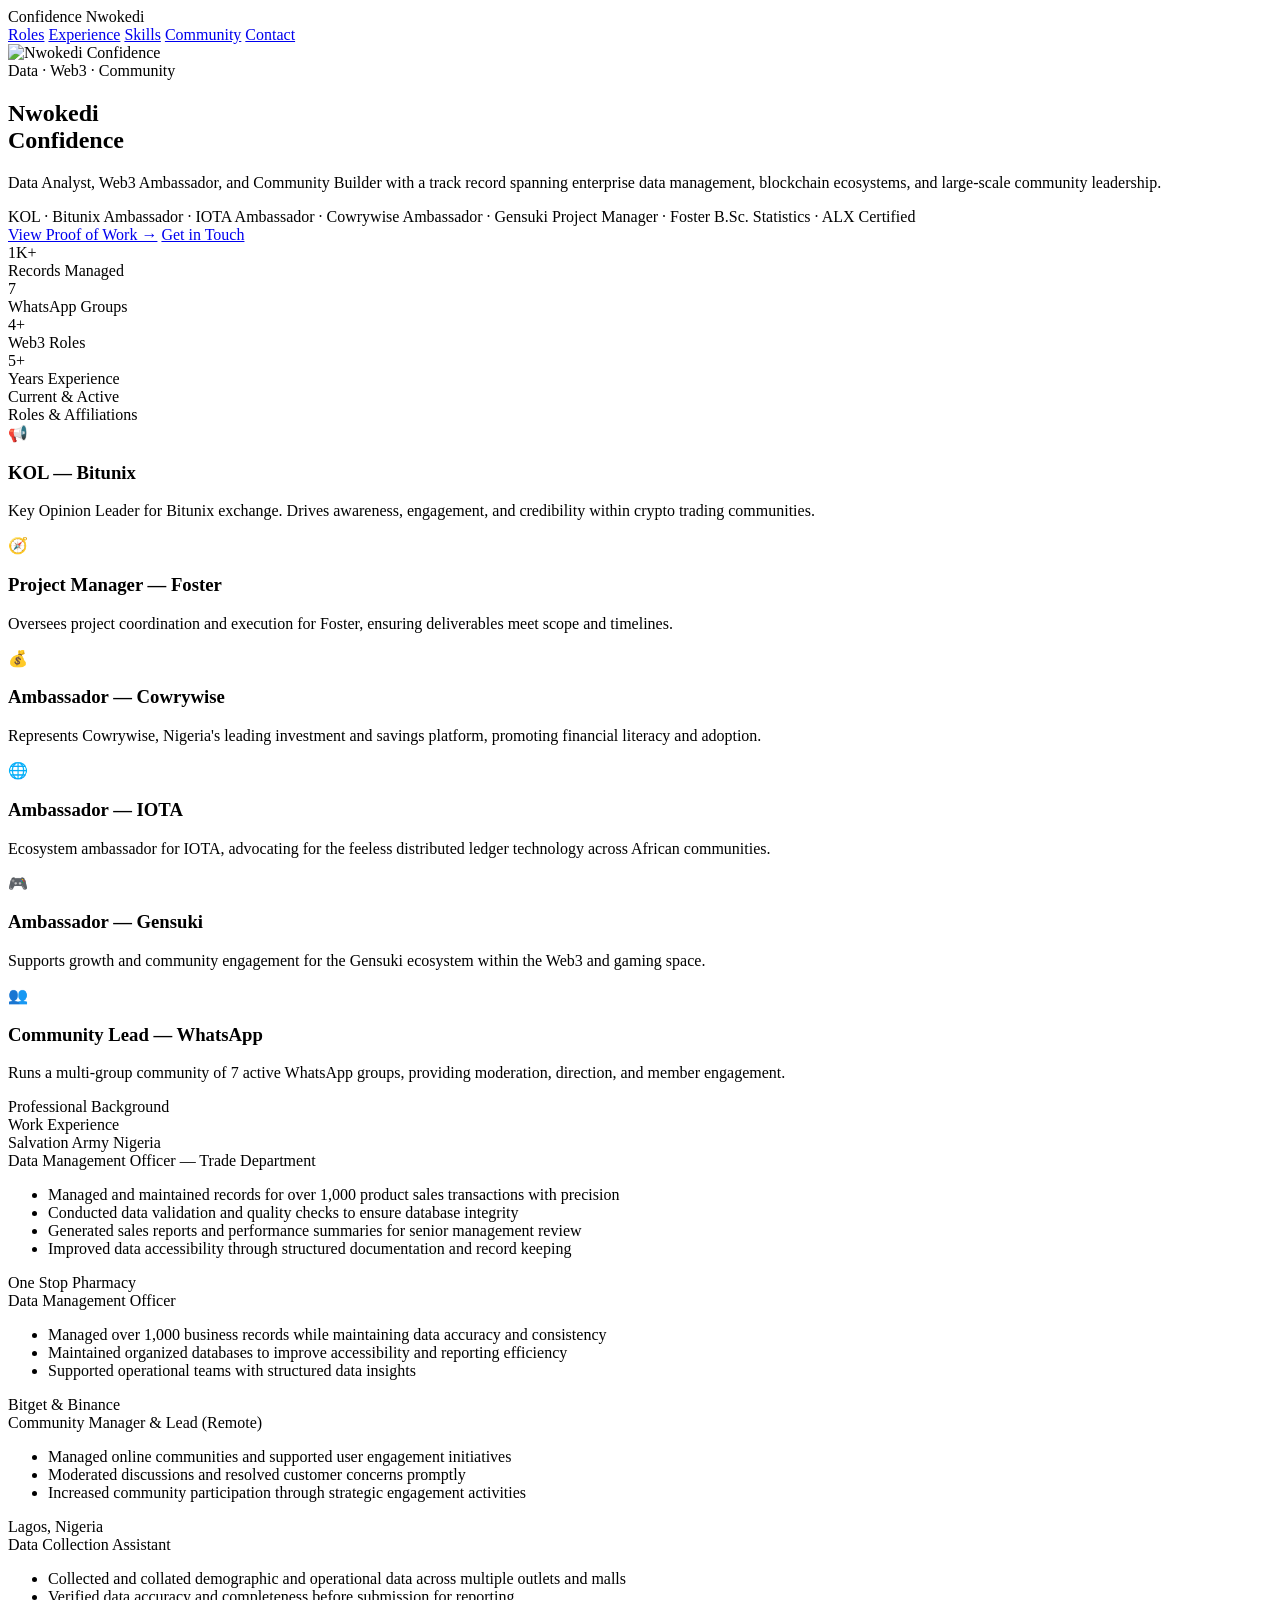
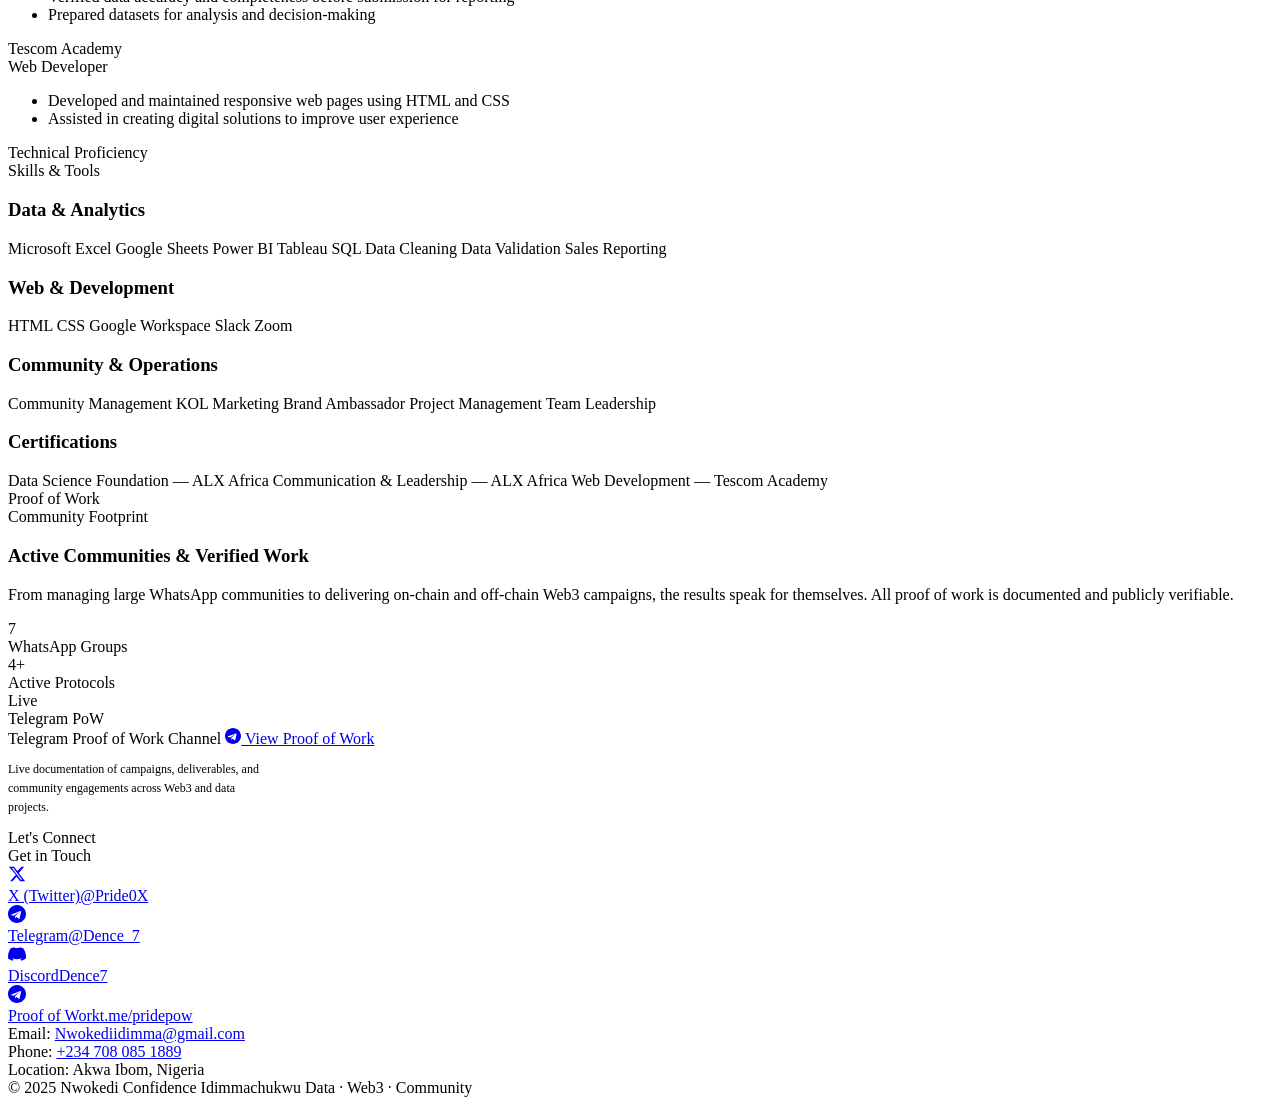
==== index.html @ b1c1345e "Create index.html Updated architecture" ====
<!DOCTYPE html>
<html lang="en">
<head>
<meta charset="UTF-8"/>
<meta name="viewport" content="width=device-width, initial-scale=1.0"/>
<title>Nwokedi Confidence — Portfolio</title>
<link href="https://fonts.googleapis.com/css2?family=Playfair+Display:wght@600;700&family=Inter:wght@300;400;500;600&display=swap" rel="stylesheet"/>
<link rel="stylesheet" href="style.css"/>
</head>
<body>

<nav>
  <div class="nav-name">Confidence Nwokedi</div>
  <div class="nav-links">
    <a href="#roles">Roles</a>
    <a href="#experience">Experience</a>
    <a href="#skills">Skills</a>
    <a href="#community">Community</a>
    <a href="#contact">Contact</a>
  </div>
</nav>

<!-- HERO -->
<section class="hero" id="home">
  <div class="hero-photo">
    <div class="photo-frame">
      <img src="images/confidence.jpg" alt="Nwokedi Confidence"/>
    </div>
  </div>
  <div class="hero-text">
    <div class="eyebrow">Data · Web3 · Community</div>
    <h1>Nwokedi<br/><span>Confidence</span></h1>
    <p class="tagline">Data Analyst, Web3 Ambassador, and Community Builder with a track record spanning enterprise data management, blockchain ecosystems, and large-scale community leadership.</p>
    <div class="hero-badges">
      <span class="badge">KOL · Bitunix</span>
      <span class="badge">Ambassador · IOTA</span>
      <span class="badge">Ambassador · Cowrywise</span>
      <span class="badge">Ambassador · Gensuki</span>
      <span class="badge">Project Manager · Foster</span>
      <span class="badge">B.Sc. Statistics · ALX Certified</span>
    </div>
    <div class="cta-row">
      <a href="https://t.me/pridepow" target="_blank" class="btn-primary">View Proof of Work →</a>
      <a href="#contact" class="btn-secondary">Get in Touch</a>
    </div>
  </div>
</section>

<!-- STATS STRIP -->
<div class="stats-strip">
  <div class="stat-item">
    <div class="stat-num">1K+</div>
    <div class="stat-label">Records Managed</div>
  </div>
  <div class="stat-item">
    <div class="stat-num">7</div>
    <div class="stat-label">WhatsApp Groups</div>
  </div>
  <div class="stat-item">
    <div class="stat-num">4+</div>
    <div class="stat-label">Web3 Roles</div>
  </div>
  <div class="stat-item">
    <div class="stat-num">5+</div>
    <div class="stat-label">Years Experience</div>
  </div>
</div>

<!-- ROLES -->
<section id="roles">
  <div class="section-eyebrow">Current & Active</div>
  <div class="section-title">Roles & Affiliations</div>
  <div class="roles-grid">
    <div class="role-card">
      <div class="role-icon">📢</div>
      <h3>KOL — Bitunix</h3>
      <p>Key Opinion Leader for Bitunix exchange. Drives awareness, engagement, and credibility within crypto trading communities.</p>
    </div>
    <div class="role-card">
      <div class="role-icon">🧭</div>
      <h3>Project Manager — Foster</h3>
      <p>Oversees project coordination and execution for Foster, ensuring deliverables meet scope and timelines.</p>
    </div>
    <div class="role-card">
      <div class="role-icon">💰</div>
      <h3>Ambassador — Cowrywise</h3>
      <p>Represents Cowrywise, Nigeria's leading investment and savings platform, promoting financial literacy and adoption.</p>
    </div>
    <div class="role-card">
      <div class="role-icon">🌐</div>
      <h3>Ambassador — IOTA</h3>
      <p>Ecosystem ambassador for IOTA, advocating for the feeless distributed ledger technology across African communities.</p>
    </div>
    <div class="role-card">
      <div class="role-icon">🎮</div>
      <h3>Ambassador — Gensuki</h3>
      <p>Supports growth and community engagement for the Gensuki ecosystem within the Web3 and gaming space.</p>
    </div>
    <div class="role-card">
      <div class="role-icon">👥</div>
      <h3>Community Lead — WhatsApp</h3>
      <p>Runs a multi-group community of 7 active WhatsApp groups, providing moderation, direction, and member engagement.</p>
    </div>
  </div>
</section>

<!-- EXPERIENCE -->
<section id="experience" style="background: var(--surface);">
  <div class="section-eyebrow">Professional Background</div>
  <div class="section-title">Work Experience</div>
  <div class="exp-list">
    <div class="exp-item">
      <div class="exp-org">Salvation Army Nigeria</div>
      <div>
        <div class="exp-title">Data Management Officer — Trade Department</div>
        <ul class="exp-points">
          <li>Managed and maintained records for over 1,000 product sales transactions with precision</li>
          <li>Conducted data validation and quality checks to ensure database integrity</li>
          <li>Generated sales reports and performance summaries for senior management review</li>
          <li>Improved data accessibility through structured documentation and record keeping</li>
        </ul>
      </div>
    </div>
    <div class="exp-item">
      <div class="exp-org">One Stop Pharmacy</div>
      <div>
        <div class="exp-title">Data Management Officer</div>
        <ul class="exp-points">
          <li>Managed over 1,000 business records while maintaining data accuracy and consistency</li>
          <li>Maintained organized databases to improve accessibility and reporting efficiency</li>
          <li>Supported operational teams with structured data insights</li>
        </ul>
      </div>
    </div>
    <div class="exp-item">
      <div class="exp-org">Bitget & Binance</div>
      <div>
        <div class="exp-title">Community Manager & Lead (Remote)</div>
        <ul class="exp-points">
          <li>Managed online communities and supported user engagement initiatives</li>
          <li>Moderated discussions and resolved customer concerns promptly</li>
          <li>Increased community participation through strategic engagement activities</li>
        </ul>
      </div>
    </div>
    <div class="exp-item">
      <div class="exp-org">Lagos, Nigeria</div>
      <div>
        <div class="exp-title">Data Collection Assistant</div>
        <ul class="exp-points">
          <li>Collected and collated demographic and operational data across multiple outlets and malls</li>
          <li>Verified data accuracy and completeness before submission for reporting</li>
          <li>Prepared datasets for analysis and decision-making</li>
        </ul>
      </div>
    </div>
    <div class="exp-item">
      <div class="exp-org">Tescom Academy</div>
      <div>
        <div class="exp-title">Web Developer</div>
        <ul class="exp-points">
          <li>Developed and maintained responsive web pages using HTML and CSS</li>
          <li>Assisted in creating digital solutions to improve user experience</li>
        </ul>
      </div>
    </div>
  </div>
</section>

<!-- SKILLS -->
<section id="skills" class="skills-section">
  <div class="section-eyebrow">Technical Proficiency</div>
  <div class="section-title">Skills & Tools</div>
  <div class="skills-grid">
    <div class="skill-group">
      <h3>Data & Analytics</h3>
      <div class="skill-tags">
        <span class="skill-tag">Microsoft Excel</span>
        <span class="skill-tag">Google Sheets</span>
        <span class="skill-tag">Power BI</span>
        <span class="skill-tag">Tableau</span>
        <span class="skill-tag">SQL</span>
        <span class="skill-tag">Data Cleaning</span>
        <span class="skill-tag">Data Validation</span>
        <span class="skill-tag">Sales Reporting</span>
      </div>
    </div>
    <div class="skill-group">
      <h3>Web & Development</h3>
      <div class="skill-tags">
        <span class="skill-tag">HTML</span>
        <span class="skill-tag">CSS</span>
        <span class="skill-tag">Google Workspace</span>
        <span class="skill-tag">Slack</span>
        <span class="skill-tag">Zoom</span>
      </div>
    </div>
    <div class="skill-group">
      <h3>Community & Operations</h3>
      <div class="skill-tags">
        <span class="skill-tag">Community Management</span>
        <span class="skill-tag">KOL Marketing</span>
        <span class="skill-tag">Brand Ambassador</span>
        <span class="skill-tag">Project Management</span>
        <span class="skill-tag">Team Leadership</span>
      </div>
    </div>
    <div class="skill-group">
      <h3>Certifications</h3>
      <div class="skill-tags">
        <span class="skill-tag">Data Science Foundation — ALX Africa</span>
        <span class="skill-tag">Communication & Leadership — ALX Africa</span>
        <span class="skill-tag">Web Development — Tescom Academy</span>
      </div>
    </div>
  </div>
</section>

<!-- COMMUNITY / POW -->
<section id="community">
  <div class="section-eyebrow">Proof of Work</div>
  <div class="section-title">Community Footprint</div>
  <div class="community-box">
    <div>
      <h3>Active Communities & Verified Work</h3>
      <p>From managing large WhatsApp communities to delivering on-chain and off-chain Web3 campaigns, the results speak for themselves. All proof of work is documented and publicly verifiable.</p>
      <div class="community-stats">
        <div class="comm-stat"><div class="num">7</div><div class="lbl">WhatsApp Groups</div></div>
        <div class="comm-stat"><div class="num">4+</div><div class="lbl">Active Protocols</div></div>
        <div class="comm-stat"><div class="num">Live</div><div class="lbl">Telegram PoW</div></div>
      </div>
    </div>
    <div class="pow-link">
      <span class="pow-label">Telegram Proof of Work Channel</span>
      <a href="https://t.me/pridepow" target="_blank">
        <svg width="16" height="16" viewBox="0 0 24 24" fill="currentColor"><path d="M12 0C5.37 0 0 5.37 0 12s5.37 12 12 12 12-5.37 12-12S18.63 0 12 0zm5.56 8.2l-2.02 9.53c-.15.67-.54.84-1.1.52l-3-2.21-1.45 1.39c-.16.16-.29.29-.6.29l.21-3.02 5.51-4.98c.24-.21-.05-.33-.37-.12L7.6 14.43l-2.93-.92c-.64-.2-.65-.64.13-.95l11.44-4.41c.53-.19.99.13.82.95l.5-.9z"/></svg>
        View Proof of Work
      </a>
      <p style="font-size:12px; color: var(--muted); max-width: 260px; line-height: 1.6;">Live documentation of campaigns, deliverables, and community engagements across Web3 and data projects.</p>
    </div>
  </div>
</section>

<!-- CONTACT -->
<section id="contact" class="contact-section">
  <div class="section-eyebrow">Let's Connect</div>
  <div class="section-title">Get in Touch</div>
  <div class="social-grid">
    <a href="https://x.com/Pride0X" target="_blank" class="social-card">
      <svg width="18" height="18" viewBox="0 0 24 24" fill="currentColor" style="color: var(--gold)"><path d="M18.244 2.25h3.308l-7.227 8.26 8.502 11.24H16.17l-4.714-6.231-5.401 6.231H2.746l7.73-8.835L1.254 2.25H8.08l4.258 5.632L18.244 2.25zm-1.161 17.52h1.833L7.084 4.126H5.117z"/></svg>
      <div><span class="platform">X (Twitter)</span>@Pride0X</div>
    </a>
    <a href="https://t.me/Dence_7" target="_blank" class="social-card">
      <svg width="18" height="18" viewBox="0 0 24 24" fill="currentColor" style="color: var(--gold)"><path d="M12 0C5.37 0 0 5.37 0 12s5.37 12 12 12 12-5.37 12-12S18.63 0 12 0zm5.56 8.2l-2.02 9.53c-.15.67-.54.84-1.1.52l-3-2.21-1.45 1.39c-.16.16-.29.29-.6.29l.21-3.02 5.51-4.98c.24-.21-.05-.33-.37-.12L7.6 14.43l-2.93-.92c-.64-.2-.65-.64.13-.95l11.44-4.41c.53-.19.99.13.82.95l.5-.9z"/></svg>
      <div><span class="platform">Telegram</span>@Dence_7</div>
    </a>
    <a href="https://discord.com/users/Dence7" target="_blank" class="social-card">
      <svg width="18" height="18" viewBox="0 0 24 24" fill="currentColor" style="color: var(--gold)"><path d="M20.317 4.37a19.791 19.791 0 0 0-4.885-1.515.074.074 0 0 0-.079.037c-.21.375-.444.864-.608 1.25a18.27 18.27 0 0 0-5.487 0 12.64 12.64 0 0 0-.617-1.25.077.077 0 0 0-.079-.037A19.736 19.736 0 0 0 3.677 4.37a.07.07 0 0 0-.032.027C.533 9.046-.32 13.58.099 18.057.1 18.08.114 18.1.133 18.114a19.9 19.9 0 0 0 5.993 3.03.078.078 0 0 0 .084-.028 14.09 14.09 0 0 0 1.226-1.994.076.076 0 0 0-.041-.106 13.107 13.107 0 0 1-1.872-.892.077.077 0 0 1-.008-.128 10.2 10.2 0 0 0 .372-.292.074.074 0 0 1 .077-.01c3.928 1.793 8.18 1.793 12.062 0a.074.074 0 0 1 .078.01c.12.098.246.198.373.292a.077.077 0 0 1-.006.127 12.299 12.299 0 0 1-1.873.892.077.077 0 0 0-.041.107c.36.698.772 1.362 1.225 1.993a.076.076 0 0 0 .084.028 19.839 19.839 0 0 0 6.002-3.03.077.077 0 0 0 .032-.054c.5-5.177-.838-9.674-3.549-13.66a.061.061 0 0 0-.031-.03z"/></svg>
      <div><span class="platform">Discord</span>Dence7</div>
    </a>
    <a href="https://t.me/pridepow" target="_blank" class="social-card">
      <svg width="18" height="18" viewBox="0 0 24 24" fill="currentColor" style="color: var(--gold)"><path d="M12 0C5.37 0 0 5.37 0 12s5.37 12 12 12 12-5.37 12-12S18.63 0 12 0zm5.56 8.2l-2.02 9.53c-.15.67-.54.84-1.1.52l-3-2.21-1.45 1.39c-.16.16-.29.29-.6.29l.21-3.02 5.51-4.98c.24-.21-.05-.33-.37-.12L7.6 14.43l-2.93-.92c-.64-.2-.65-.64.13-.95l11.44-4.41c.53-.19.99.13.82.95l.5-.9z"/></svg>
      <div><span class="platform">Proof of Work</span>t.me/pridepow</div>
    </a>
  </div>
  <div class="contact-info">
    <div class="contact-item">Email: <a href="mailto:Nwokediidimma@gmail.com">Nwokediidimma@gmail.com</a></div>
    <div class="contact-item">Phone: <a href="tel:+2347080851889">+234 708 085 1889</a></div>
    <div class="contact-item">Location: Akwa Ibom, Nigeria</div>
  </div>
</section>

<footer>
  <span>© 2025 Nwokedi Confidence Idimmachukwu</span>
  <span style="color: var(--gold);">Data · Web3 · Community</span>
</footer>

</body>
</html>
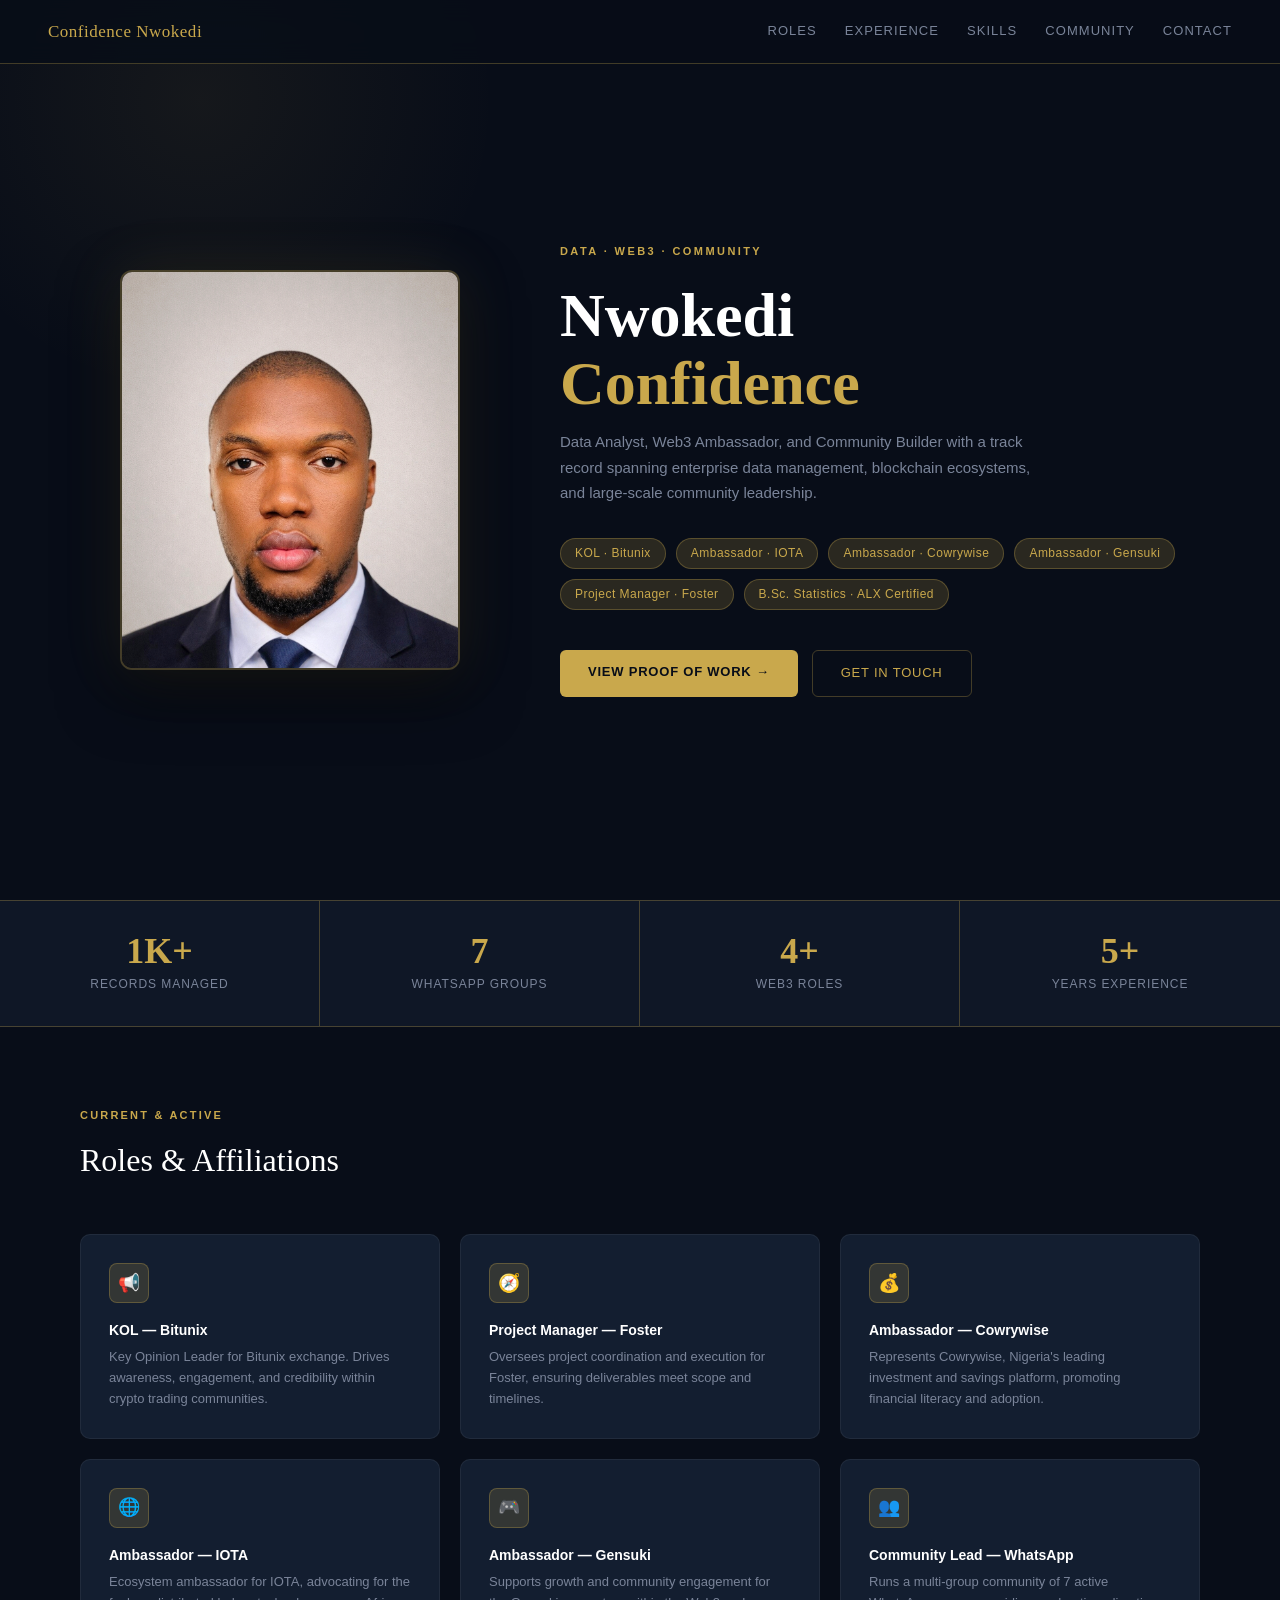
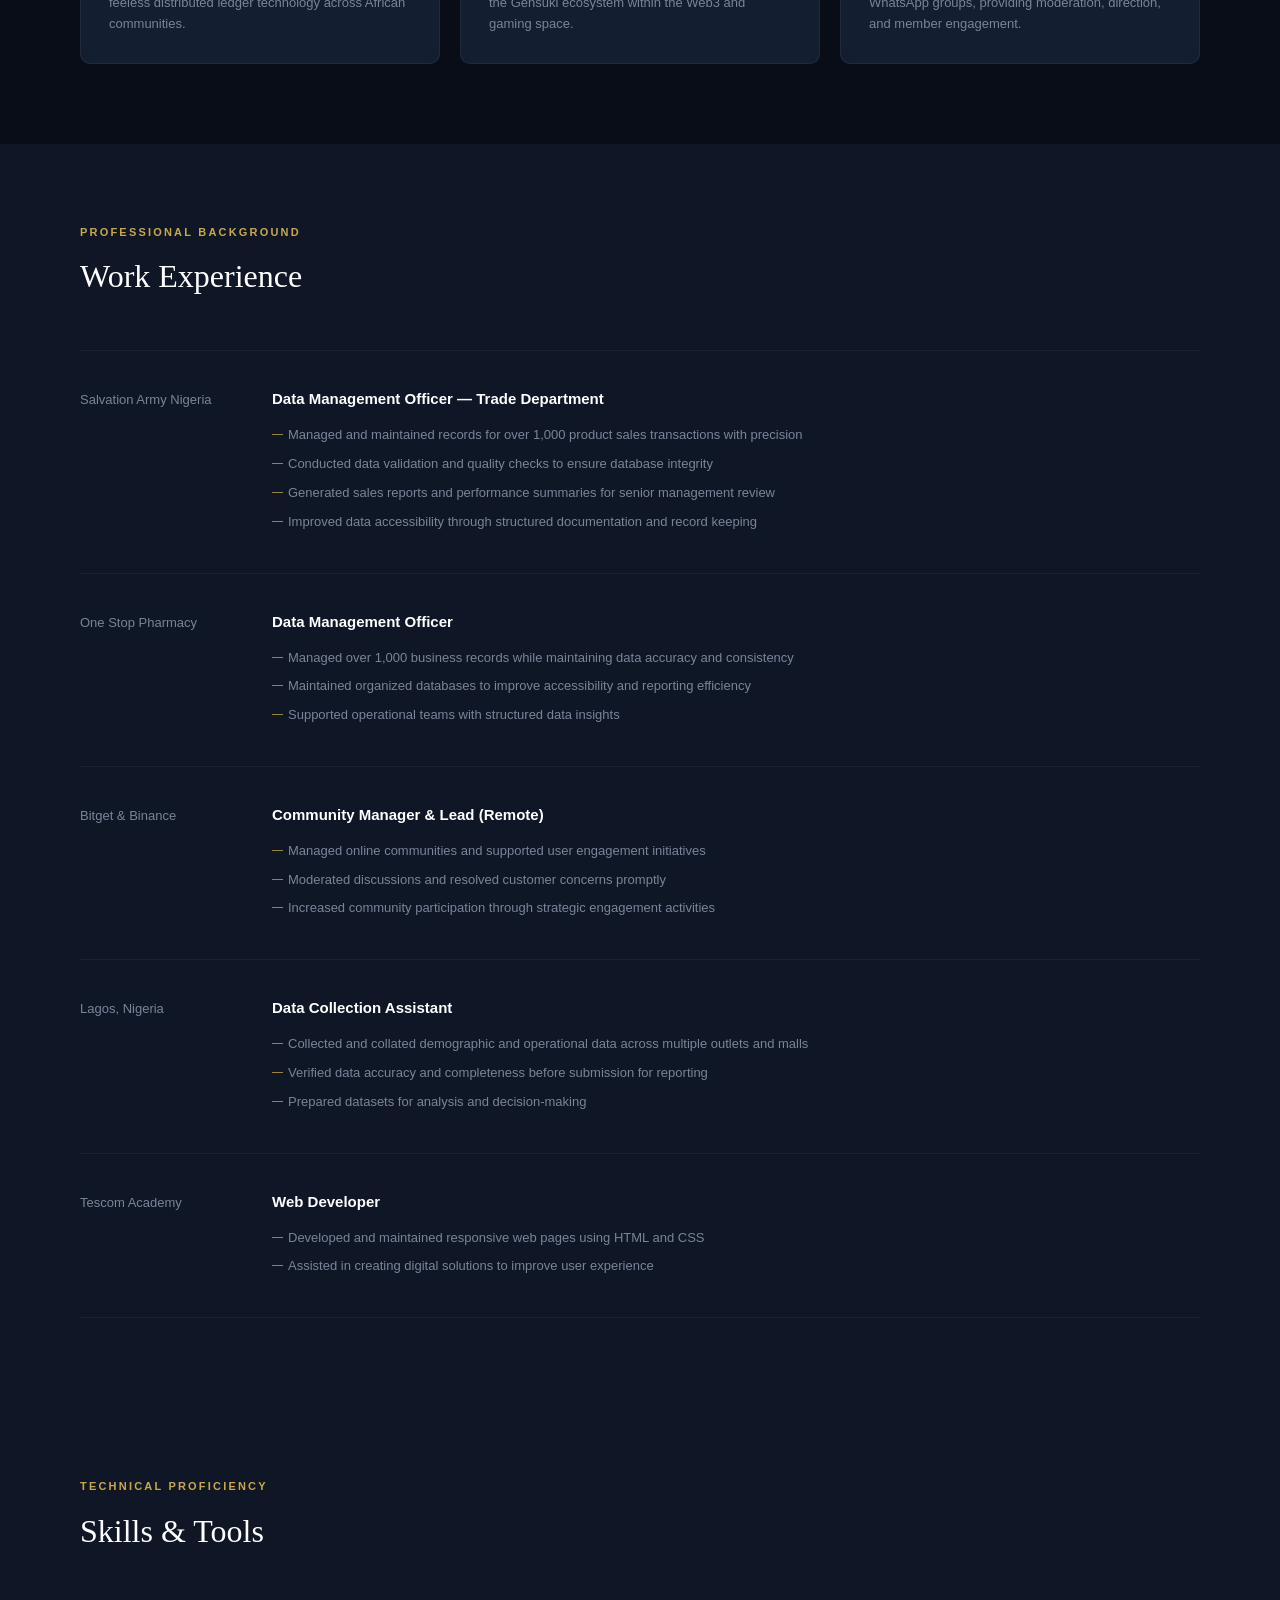
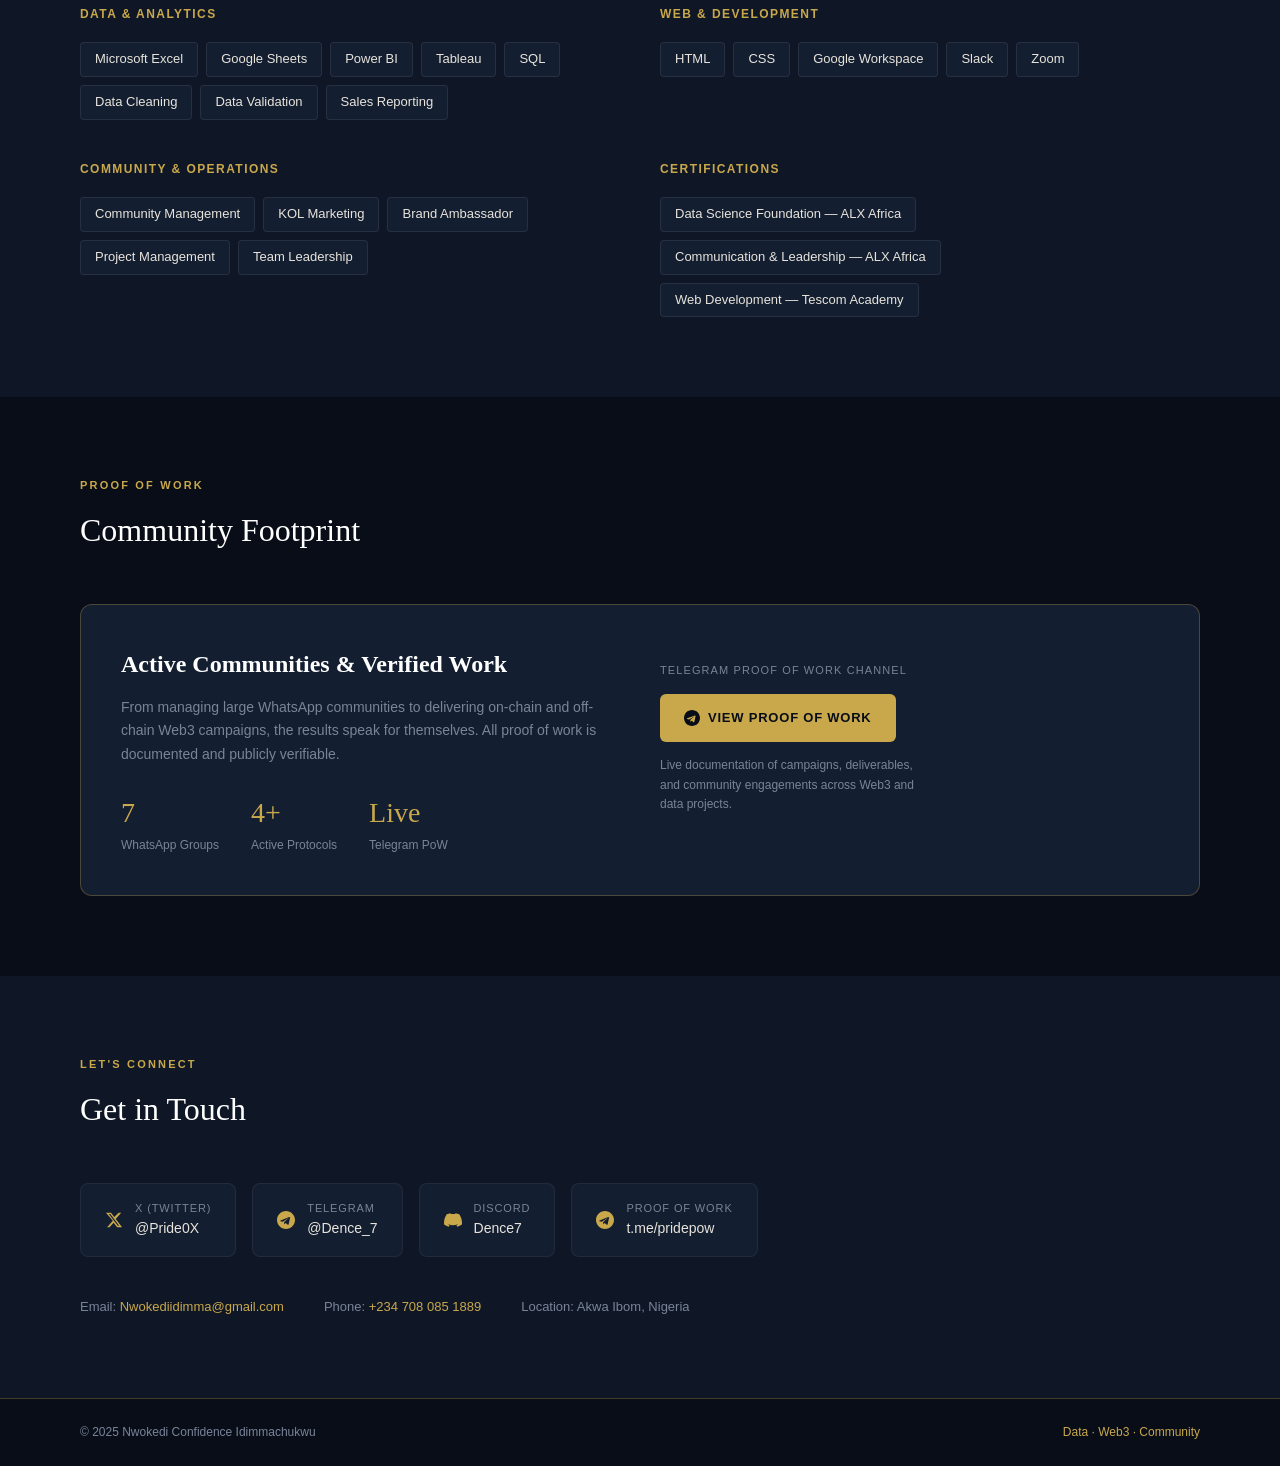
==== commit 83e1fbb9: "Update index.html" ====
--- a/index.html
+++ b/index.html
@@ -24,7 +24,7 @@
 <section class="hero" id="home">
   <div class="hero-photo">
     <div class="photo-frame">
-      <img src="images/confidence.jpg" alt="Nwokedi Confidence"/>
+      <img src="confidence.jpg" alt="Nwokedi Confidence"/>
     </div>
   </div>
   <div class="hero-text">
--- a/style.css
+++ b/style.css
@@ -0,0 +1,299 @@
+*, *::before, *::after { box-sizing: border-box; margin: 0; padding: 0; }
+
+:root {
+  --bg: #080D18;
+  --surface: #0F1726;
+  --card: #131E30;
+  --gold: #C9A84C;
+  --gold-dim: rgba(201,168,76,0.18);
+  --gold-border: rgba(201,168,76,0.3);
+  --text: #E8E4DC;
+  --muted: #7A8499;
+  --white: #FFFFFF;
+}
+
+html { scroll-behavior: smooth; }
+
+body {
+  background: var(--bg);
+  color: var(--text);
+  font-family: 'Inter', sans-serif;
+  font-size: 15px;
+  line-height: 1.6;
+  min-height: 100vh;
+}
+
+/* NAV */
+nav {
+  position: fixed; top: 0; left: 0; right: 0; z-index: 100;
+  display: flex; justify-content: space-between; align-items: center;
+  padding: 18px 48px;
+  background: rgba(8,13,24,0.85);
+  backdrop-filter: blur(12px);
+  border-bottom: 1px solid var(--gold-border);
+}
+.nav-name {
+  font-family: 'Playfair Display', serif;
+  font-size: 17px;
+  color: var(--gold);
+  letter-spacing: 0.03em;
+}
+.nav-links { display: flex; gap: 28px; }
+.nav-links a {
+  color: var(--muted);
+  text-decoration: none;
+  font-size: 13px;
+  font-weight: 500;
+  letter-spacing: 0.08em;
+  text-transform: uppercase;
+  transition: color 0.2s;
+}
+.nav-links a:hover { color: var(--gold); }
+
+/* HERO */
+.hero {
+  min-height: 100vh;
+  display: grid;
+  grid-template-columns: 420px 1fr;
+  align-items: center;
+  gap: 60px;
+  padding: 120px 80px 80px;
+  position: relative;
+  overflow: hidden;
+}
+.hero::before {
+  content: '';
+  position: absolute;
+  top: -200px; left: -100px;
+  width: 600px; height: 600px;
+  background: radial-gradient(circle, rgba(201,168,76,0.07) 0%, transparent 70%);
+  pointer-events: none;
+}
+
+.hero-text .eyebrow {
+  font-size: 11px;
+  font-weight: 600;
+  letter-spacing: 0.22em;
+  text-transform: uppercase;
+  color: var(--gold);
+  margin-bottom: 20px;
+}
+.hero-text h1 {
+  font-family: 'Playfair Display', serif;
+  font-size: clamp(38px, 5vw, 62px);
+  font-weight: 700;
+  line-height: 1.1;
+  color: var(--white);
+  margin-bottom: 12px;
+}
+.hero-text h1 span { color: var(--gold); }
+.hero-text .tagline {
+  font-size: 15px;
+  color: var(--muted);
+  margin-bottom: 32px;
+  max-width: 480px;
+  line-height: 1.7;
+}
+.hero-badges {
+  display: flex; flex-wrap: wrap; gap: 10px; margin-bottom: 40px;
+}
+.badge {
+  padding: 5px 14px;
+  border: 1px solid var(--gold-border);
+  border-radius: 20px;
+  font-size: 12px;
+  color: var(--gold);
+  background: var(--gold-dim);
+  font-weight: 500;
+  letter-spacing: 0.04em;
+}
+.cta-row { display: flex; gap: 14px; flex-wrap: wrap; }
+.btn-primary {
+  padding: 12px 28px;
+  background: var(--gold);
+  color: #080D18;
+  border-radius: 6px;
+  text-decoration: none;
+  font-weight: 600;
+  font-size: 13px;
+  letter-spacing: 0.06em;
+  text-transform: uppercase;
+  transition: opacity 0.2s;
+}
+.btn-primary:hover { opacity: 0.88; }
+.btn-secondary {
+  padding: 12px 28px;
+  border: 1px solid var(--gold-border);
+  color: var(--gold);
+  border-radius: 6px;
+  text-decoration: none;
+  font-weight: 500;
+  font-size: 13px;
+  letter-spacing: 0.06em;
+  text-transform: uppercase;
+  transition: background 0.2s;
+}
+.btn-secondary:hover { background: var(--gold-dim); }
+
+/* PHOTO */
+.hero-photo {
+  display: flex; justify-content: center; align-items: center;
+}
+.photo-frame {
+  width: 340px; height: 400px;
+  border-radius: 12px;
+  overflow: hidden;
+  border: 2px solid var(--gold-border);
+  position: relative;
+  box-shadow: 0 0 60px rgba(201,168,76,0.12), 0 24px 60px rgba(0,0,0,0.5);
+}
+.photo-frame img {
+  width: 100%; height: 100%; object-fit: cover; object-position: top center;
+  display: block;
+}
+
+/* STATS STRIP */
+.stats-strip {
+  display: grid; grid-template-columns: repeat(4, 1fr);
+  border-top: 1px solid var(--gold-border);
+  border-bottom: 1px solid var(--gold-border);
+  background: var(--surface);
+}
+.stat-item {
+  padding: 32px 40px;
+  border-right: 1px solid var(--gold-border);
+  text-align: center;
+}
+.stat-item:last-child { border-right: none; }
+.stat-num {
+  font-family: 'Playfair Display', serif;
+  font-size: 36px;
+  color: var(--gold);
+  font-weight: 700;
+  line-height: 1;
+  margin-bottom: 6px;
+}
+.stat-label { font-size: 12px; color: var(--muted); letter-spacing: 0.08em; text-transform: uppercase; }
+
+/* SECTIONS */
+section { padding: 80px 80px; }
+.section-eyebrow {
+  font-size: 11px; font-weight: 600; letter-spacing: 0.2em;
+  text-transform: uppercase; color: var(--gold); margin-bottom: 10px;
+}
+.section-title {
+  font-family: 'Playfair Display', serif;
+  font-size: 32px; color: var(--white); margin-bottom: 48px;
+}
+
+/* ROLES GRID */
+.roles-grid { display: grid; grid-template-columns: repeat(3, 1fr); gap: 20px; }
+.role-card {
+  background: var(--card);
+  border: 1px solid rgba(255,255,255,0.06);
+  border-radius: 10px;
+  padding: 28px;
+  transition: border-color 0.2s, transform 0.2s;
+}
+.role-card:hover { border-color: var(--gold-border); transform: translateY(-2px); }
+.role-icon {
+  width: 40px; height: 40px; border-radius: 8px;
+  background: var(--gold-dim); border: 1px solid var(--gold-border);
+  display: flex; align-items: center; justify-content: center;
+  font-size: 18px; margin-bottom: 16px;
+}
+.role-card h3 { font-size: 14px; font-weight: 600; color: var(--white); margin-bottom: 6px; }
+.role-card p { font-size: 13px; color: var(--muted); line-height: 1.6; }
+
+/* EXPERIENCE */
+.exp-list { display: flex; flex-direction: column; gap: 0; }
+.exp-item {
+  display: grid; grid-template-columns: 160px 1fr;
+  gap: 32px; padding: 36px 0;
+  border-bottom: 1px solid rgba(255,255,255,0.05);
+}
+.exp-item:first-child { border-top: 1px solid rgba(255,255,255,0.05); }
+.exp-org { font-size: 13px; color: var(--muted); font-weight: 500; padding-top: 3px; }
+.exp-title { font-size: 15px; font-weight: 600; color: var(--white); margin-bottom: 10px; }
+.exp-points { list-style: none; padding: 0; }
+.exp-points li {
+  font-size: 13px; color: var(--muted); padding: 4px 0 4px 16px; position: relative; line-height: 1.6;
+}
+.exp-points li::before {
+  content: '—'; position: absolute; left: 0; color: var(--gold); font-size: 11px;
+}
+
+/* SKILLS */
+.skills-section { background: var(--surface); }
+.skills-grid { display: grid; grid-template-columns: repeat(2, 1fr); gap: 40px; }
+.skill-group h3 { font-size: 12px; font-weight: 600; letter-spacing: 0.12em; text-transform: uppercase; color: var(--gold); margin-bottom: 18px; }
+.skill-tags { display: flex; flex-wrap: wrap; gap: 8px; }
+.skill-tag {
+  padding: 6px 14px; background: var(--card); border: 1px solid rgba(255,255,255,0.08);
+  border-radius: 4px; font-size: 13px; color: var(--text); font-weight: 400;
+}
+
+/* COMMUNITY */
+.community-box {
+  background: var(--card);
+  border: 1px solid var(--gold-border);
+  border-radius: 12px;
+  padding: 40px;
+  display: grid; grid-template-columns: 1fr 1fr; gap: 40px;
+  align-items: center;
+}
+.community-box h3 { font-family: 'Playfair Display', serif; font-size: 24px; color: var(--white); margin-bottom: 12px; }
+.community-box p { font-size: 14px; color: var(--muted); line-height: 1.7; margin-bottom: 24px; }
+.community-stats { display: flex; gap: 32px; }
+.comm-stat .num { font-family: 'Playfair Display', serif; font-size: 28px; color: var(--gold); }
+.comm-stat .lbl { font-size: 12px; color: var(--muted); }
+.pow-link {
+  display: flex; flex-direction: column; align-items: flex-start; gap: 14px;
+}
+.pow-link a {
+  display: inline-flex; align-items: center; gap: 8px;
+  padding: 14px 24px; background: var(--gold); color: #080D18;
+  border-radius: 6px; text-decoration: none; font-weight: 600; font-size: 13px;
+  letter-spacing: 0.06em; text-transform: uppercase;
+}
+.pow-label { font-size: 11px; color: var(--muted); letter-spacing: 0.1em; text-transform: uppercase; }
+
+/* CONTACT */
+.contact-section { background: var(--surface); }
+.social-grid { display: flex; gap: 16px; flex-wrap: wrap; margin-top: 32px; }
+.social-card {
+  padding: 16px 24px; background: var(--card);
+  border: 1px solid rgba(255,255,255,0.06); border-radius: 8px;
+  text-decoration: none; color: var(--text);
+  display: flex; align-items: center; gap: 12px;
+  font-size: 14px; font-weight: 500;
+  transition: border-color 0.2s;
+}
+.social-card:hover { border-color: var(--gold-border); }
+.social-card .platform { font-size: 11px; color: var(--muted); text-transform: uppercase; letter-spacing: 0.08em; display: block; }
+.contact-info { margin-top: 40px; display: flex; gap: 40px; }
+.contact-item { font-size: 13px; color: var(--muted); }
+.contact-item a { color: var(--gold); text-decoration: none; }
+
+/* FOOTER */
+footer {
+  padding: 24px 80px;
+  border-top: 1px solid var(--gold-border);
+  display: flex; justify-content: space-between; align-items: center;
+  font-size: 12px; color: var(--muted);
+}
+
+@media (max-width: 900px) {
+  nav { padding: 16px 24px; }
+  .nav-links { display: none; }
+  .hero { grid-template-columns: 1fr; padding: 100px 24px 60px; gap: 40px; }
+  .photo-frame { width: 240px; height: 290px; }
+  .stats-strip { grid-template-columns: repeat(2, 1fr); }
+  section { padding: 60px 24px; }
+  .roles-grid { grid-template-columns: 1fr; }
+  .exp-item { grid-template-columns: 1fr; gap: 8px; }
+  .skills-grid { grid-template-columns: 1fr; }
+  .community-box { grid-template-columns: 1fr; }
+  .contact-info { flex-direction: column; gap: 16px; }
+  footer { padding: 20px 24px; flex-direction: column; gap: 8px; text-align: center; }
+                                               }
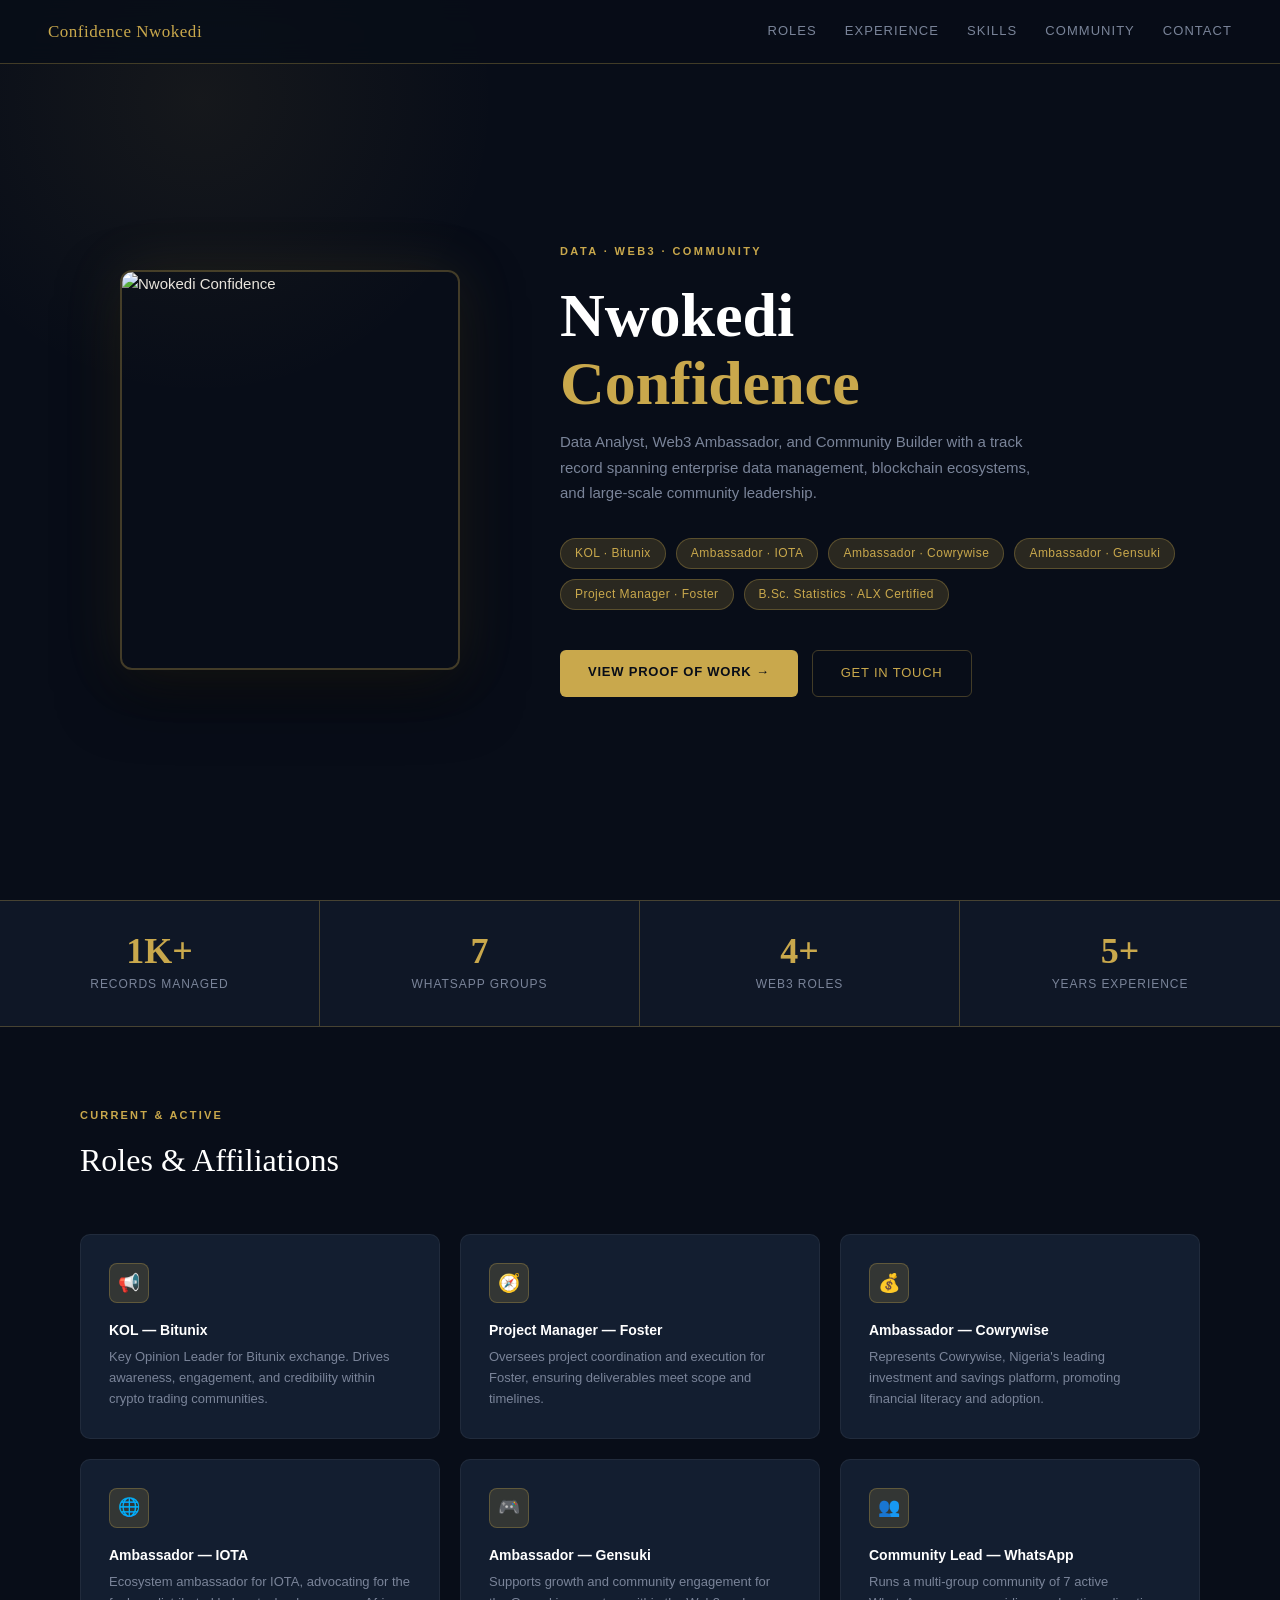
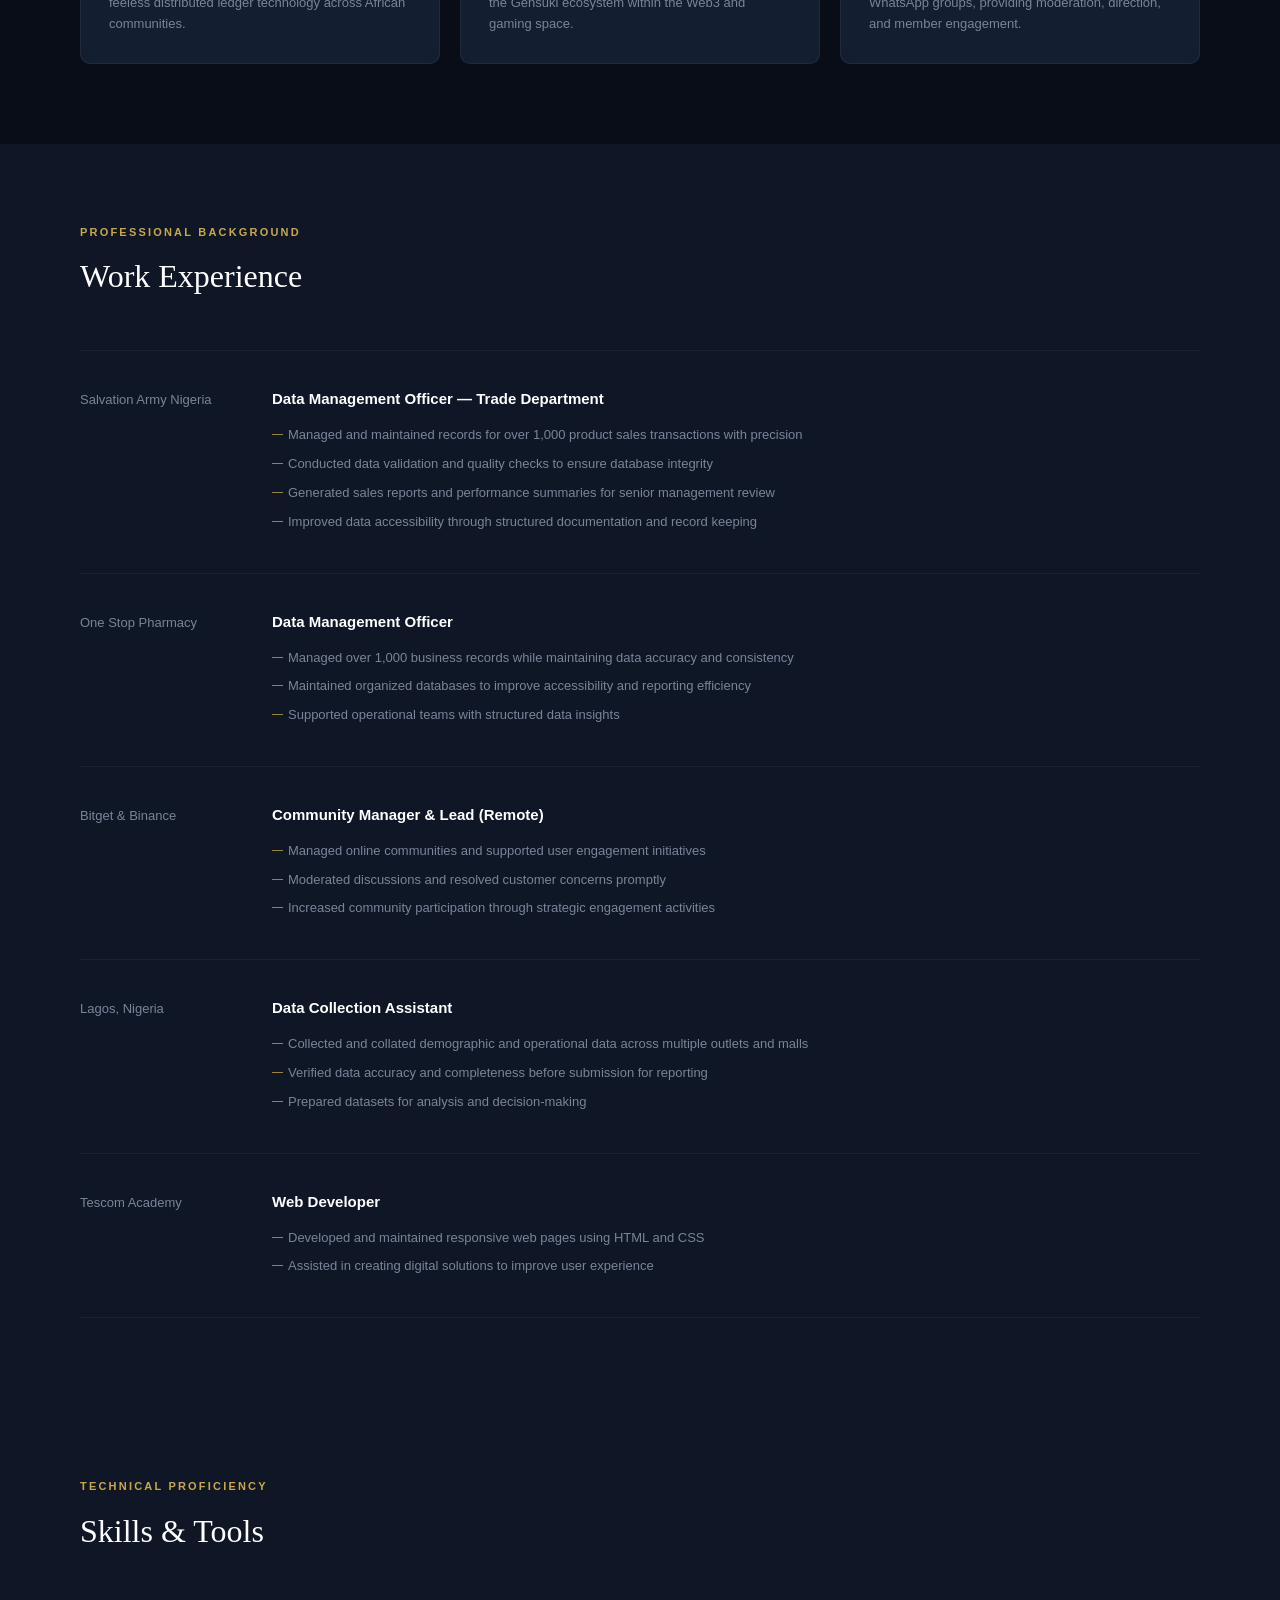
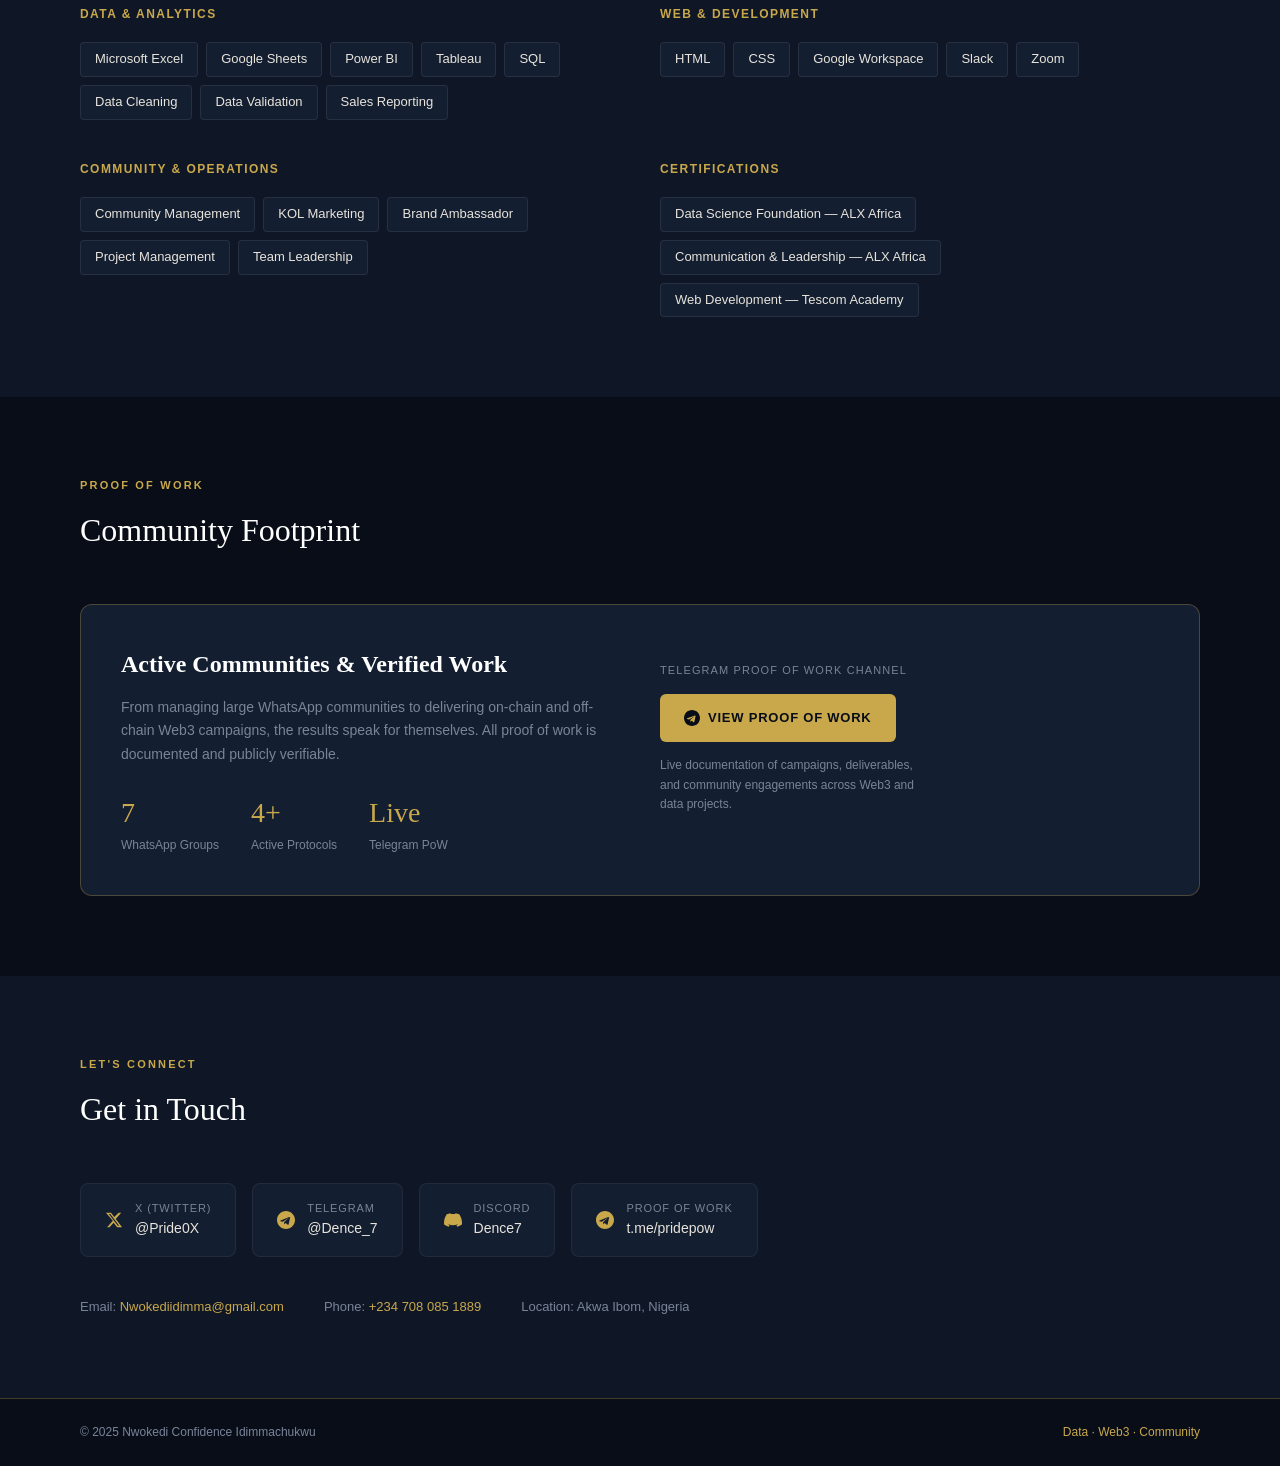
==== commit a220fec9: "Update image Updated image" ====
--- a/index.html
+++ b/index.html
@@ -24,7 +24,7 @@
 <section class="hero" id="home">
   <div class="hero-photo">
     <div class="photo-frame">
-      <img src="confidence.jpg" alt="Nwokedi Confidence"/>
+      <img src="https://i.ibb.co/v4H1ff5d/confidence.jpg" alt="Nwokedi Confidence"/>
     </div>
   </div>
   <div class="hero-text">
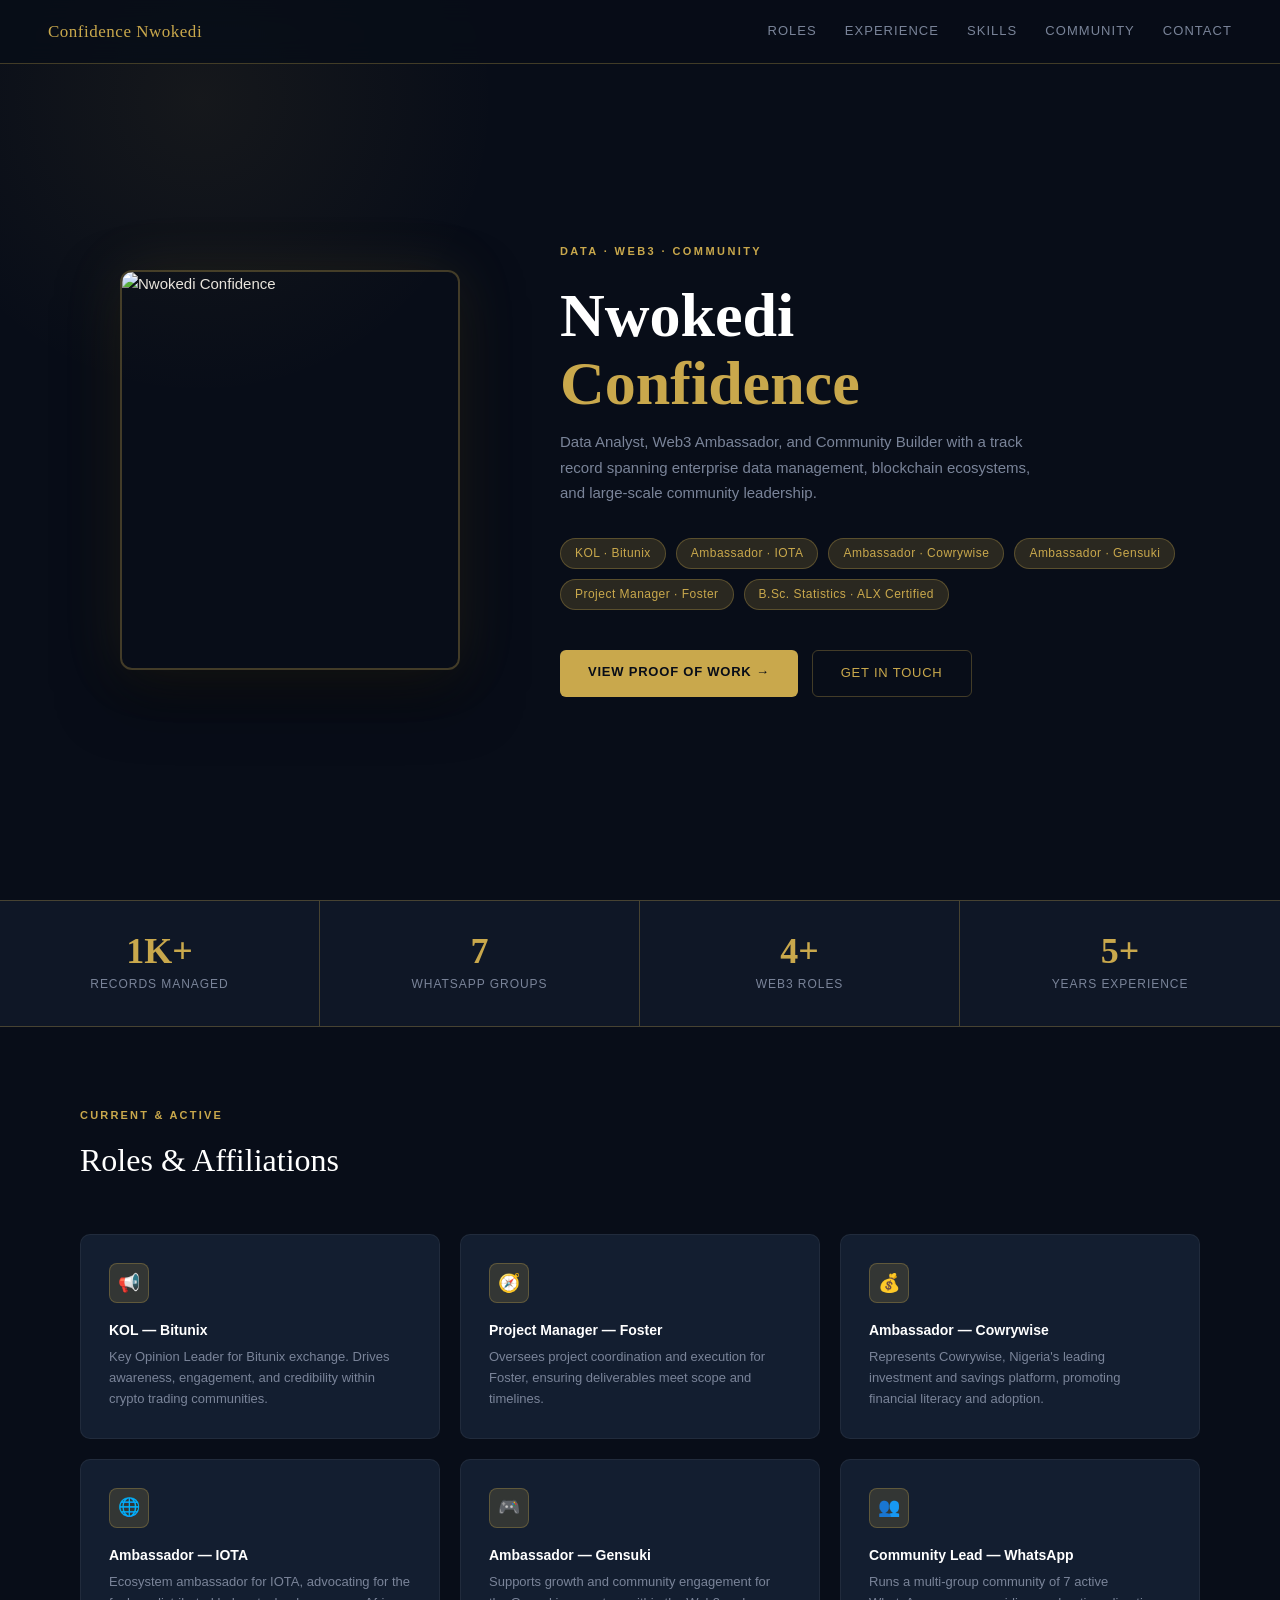
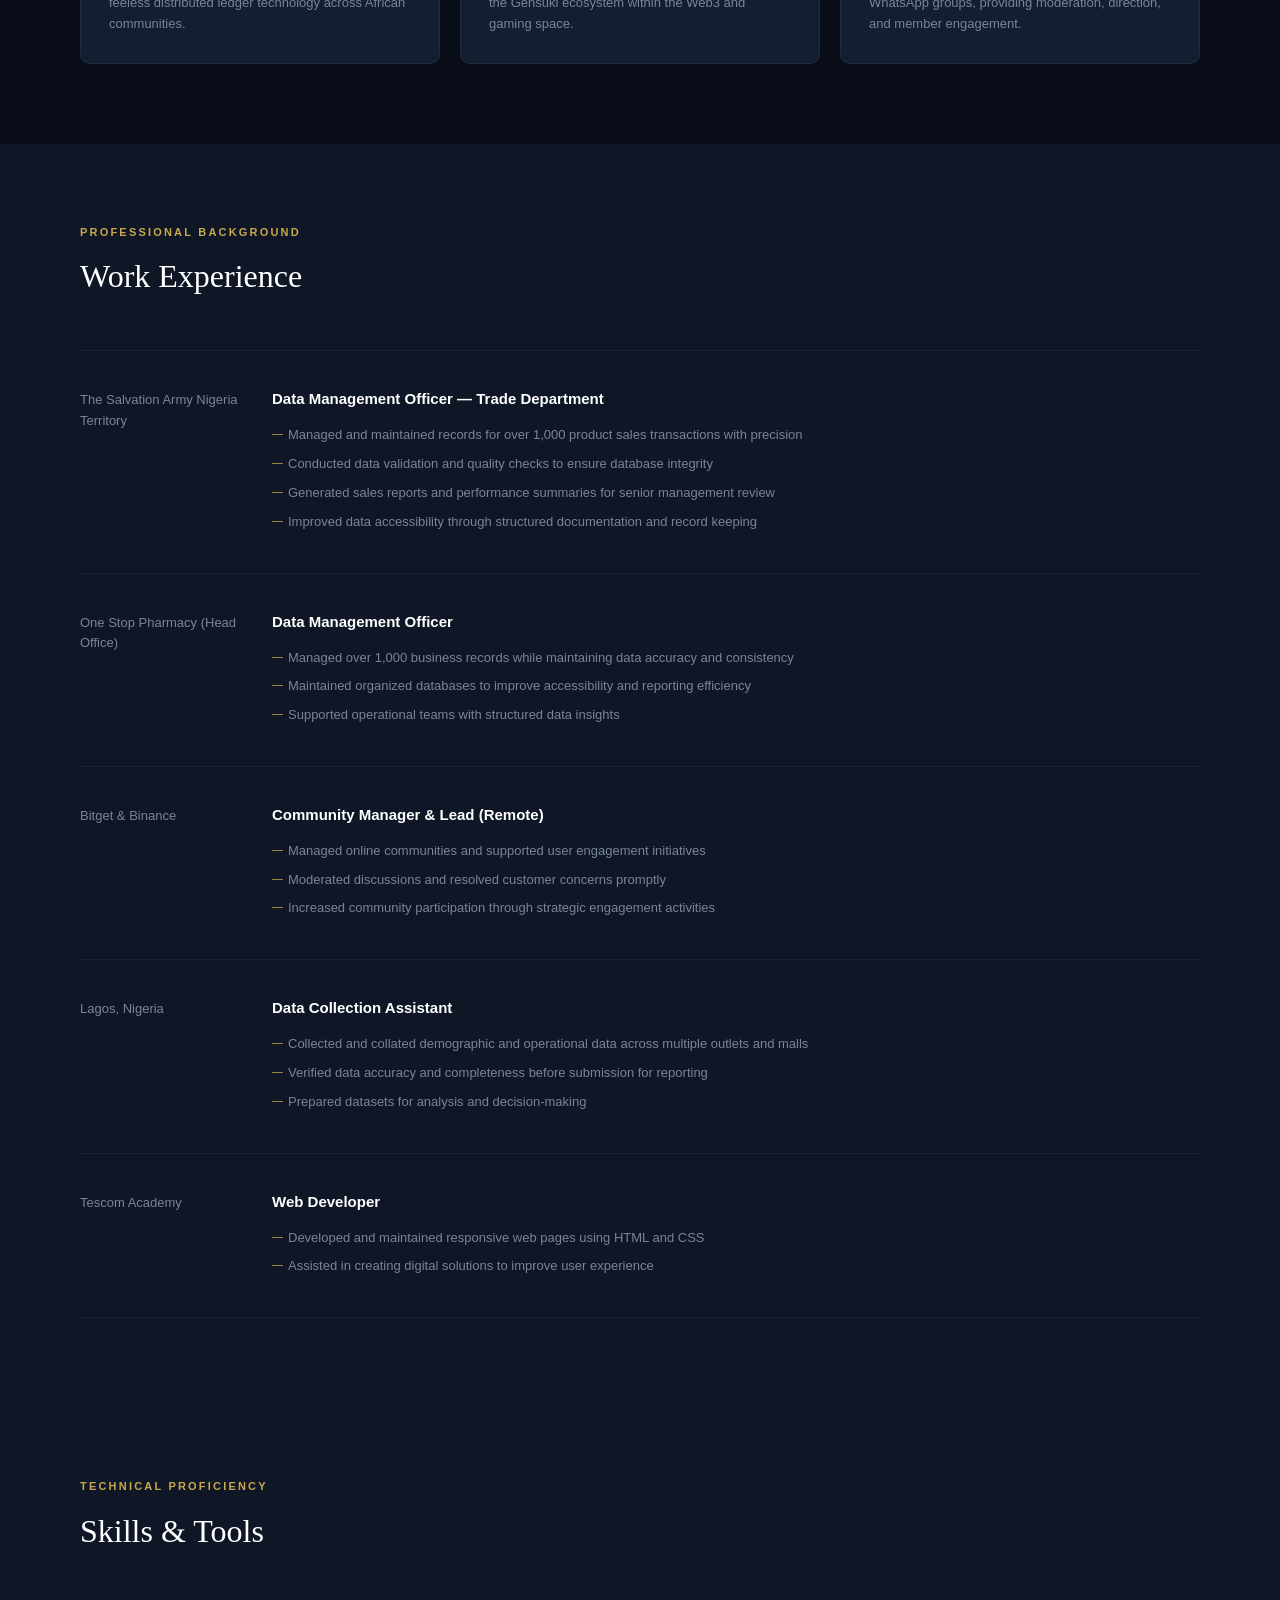
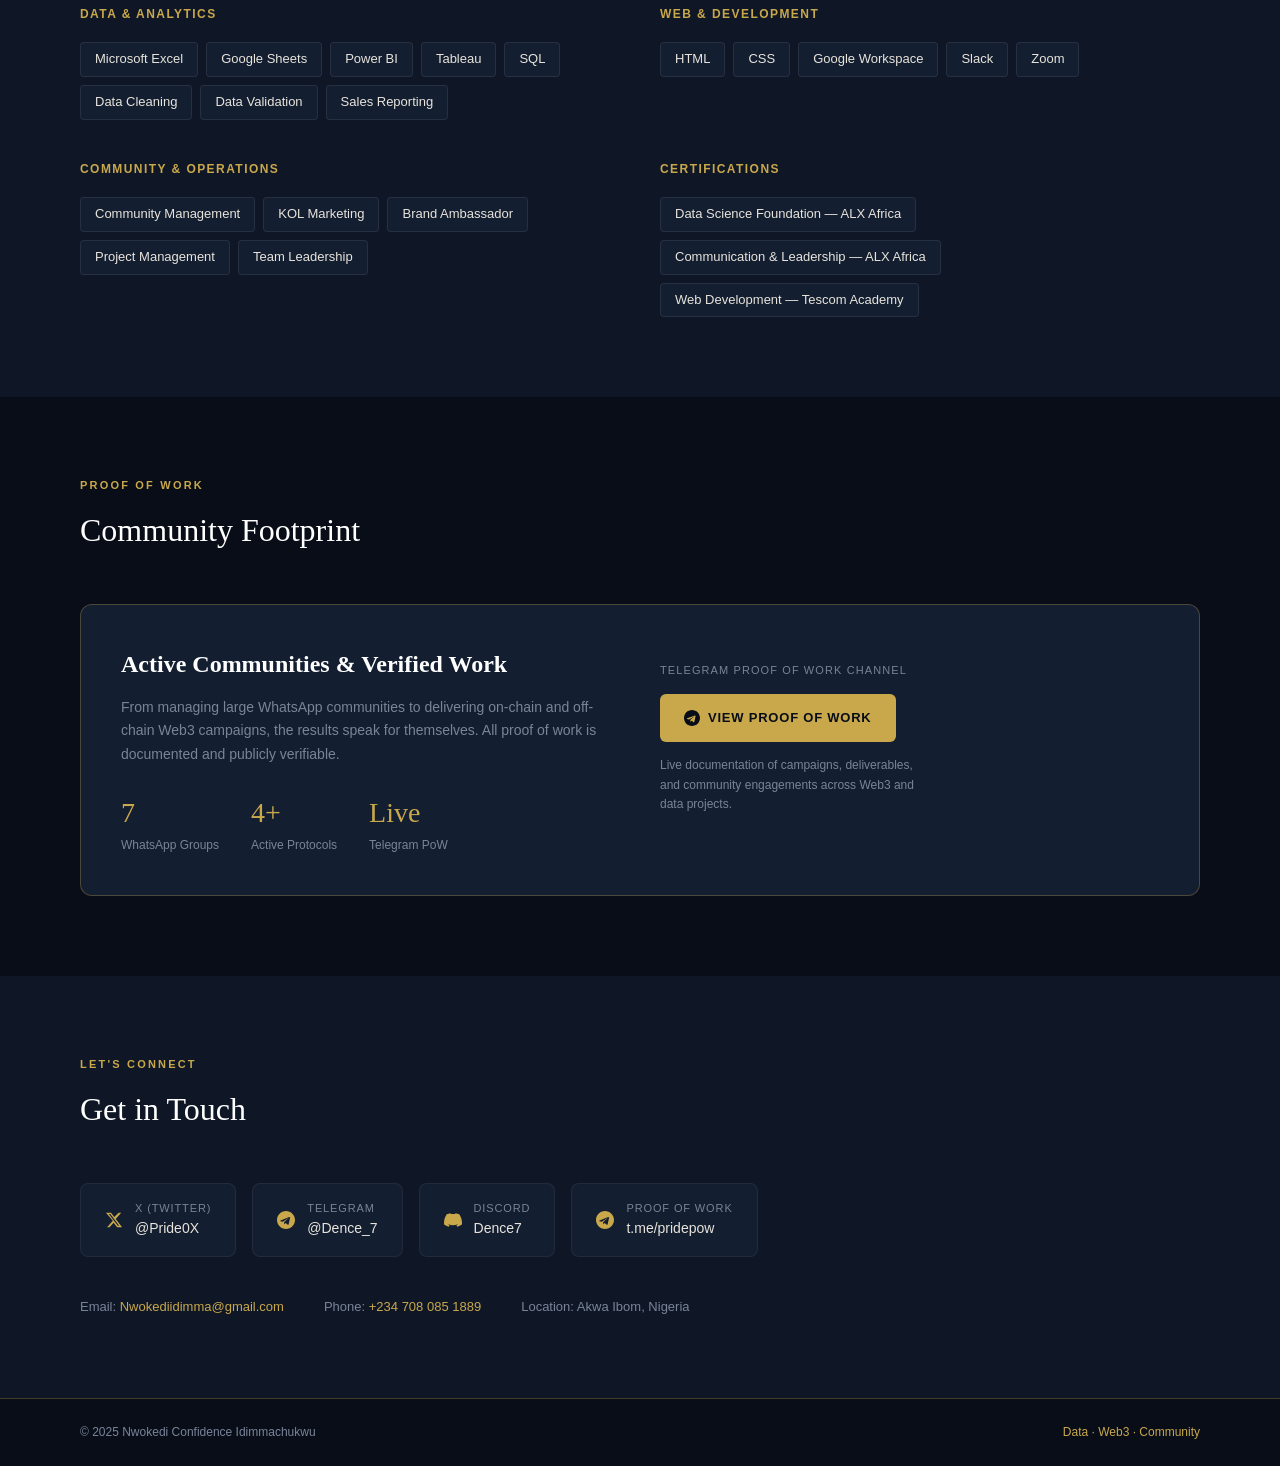
==== commit d92047ca: "Update index.html" ====
--- a/index.html
+++ b/index.html
@@ -24,7 +24,7 @@
 <section class="hero" id="home">
   <div class="hero-photo">
     <div class="photo-frame">
-      <img src="https://i.ibb.co/v4H1ff5d/confidence.jpg" alt="Nwokedi Confidence"/>
+      <img src="https://i.ibb.co/whRy88HQ/confidence.jpg" alt="Nwokedi Confidence"/>
     </div>
   </div>
   <div class="hero-text">
@@ -110,7 +110,7 @@
   <div class="section-title">Work Experience</div>
   <div class="exp-list">
     <div class="exp-item">
-      <div class="exp-org">Salvation Army Nigeria</div>
+      <div class="exp-org">The Salvation Army Nigeria Territory</div>
       <div>
         <div class="exp-title">Data Management Officer — Trade Department</div>
         <ul class="exp-points">
@@ -122,7 +122,7 @@
       </div>
     </div>
     <div class="exp-item">
-      <div class="exp-org">One Stop Pharmacy</div>
+      <div class="exp-org">One Stop Pharmacy (Head Office)</div>
       <div>
         <div class="exp-title">Data Management Officer</div>
         <ul class="exp-points">
